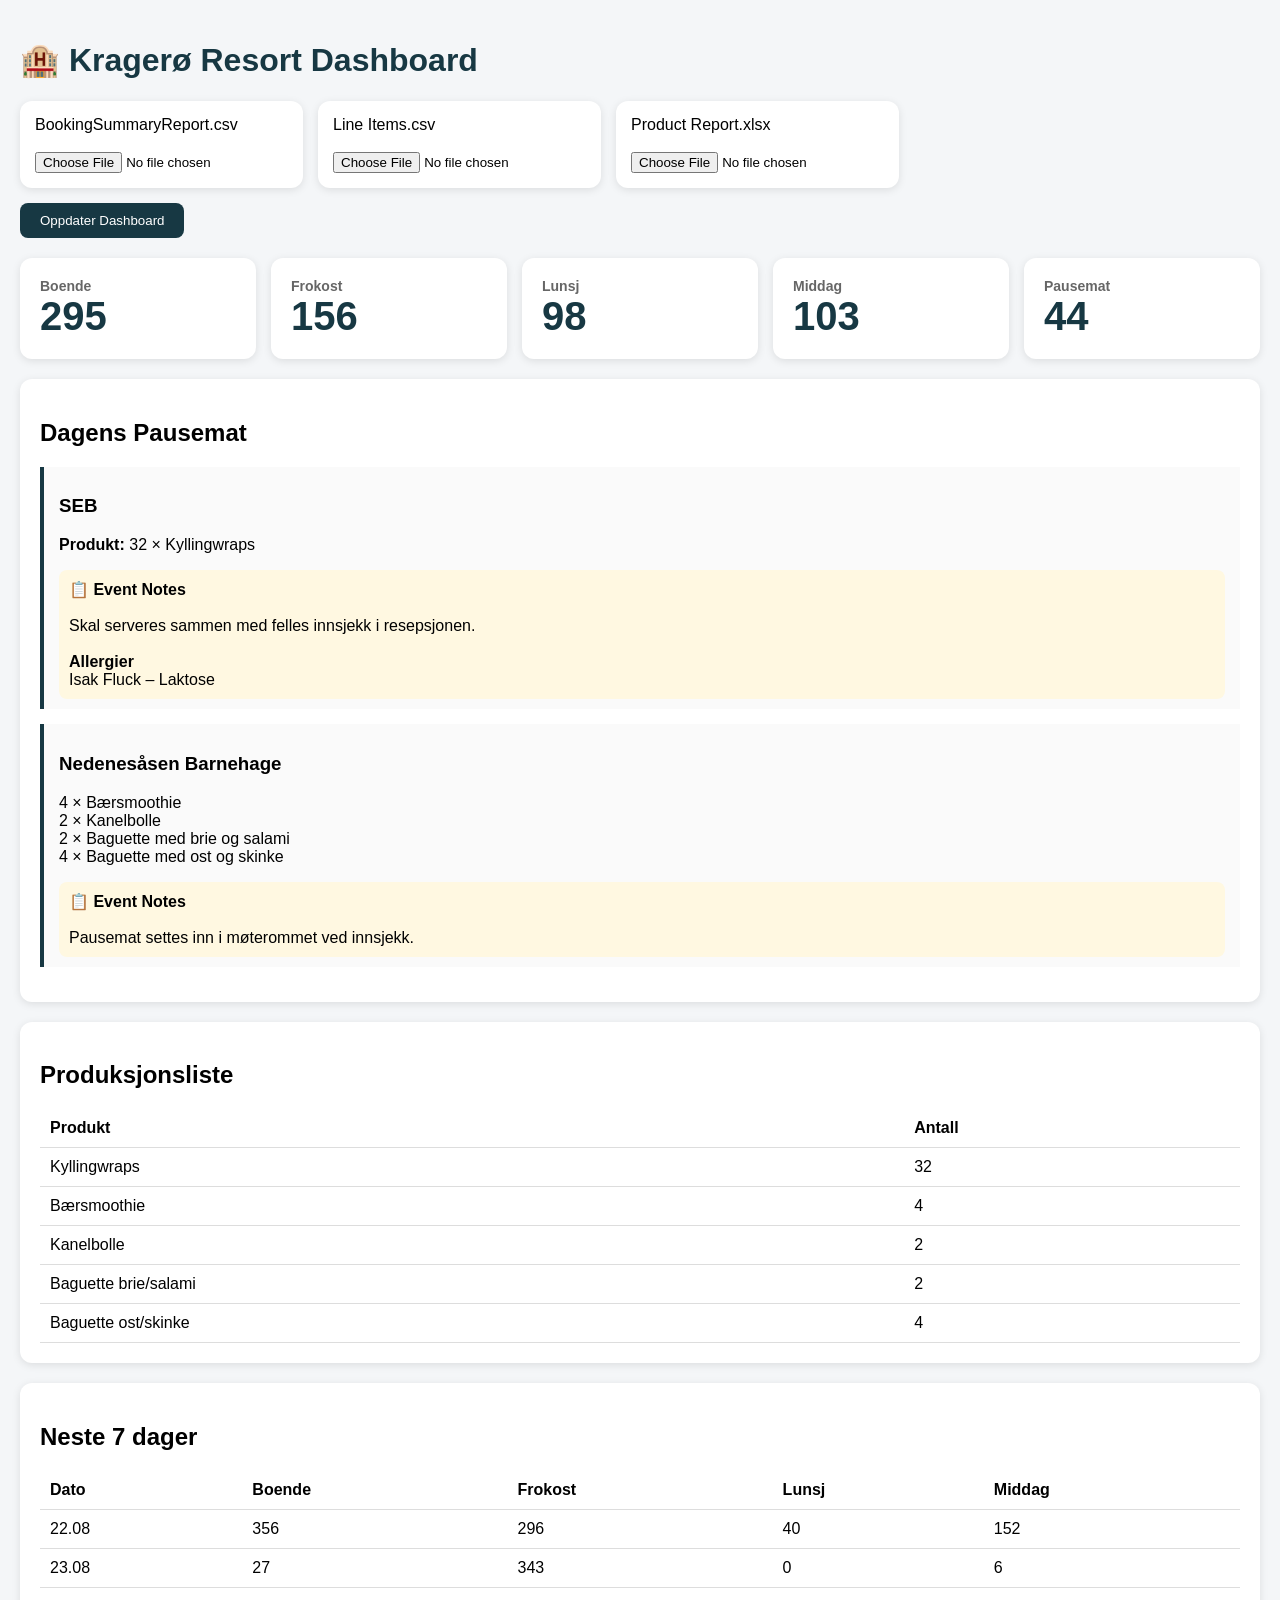
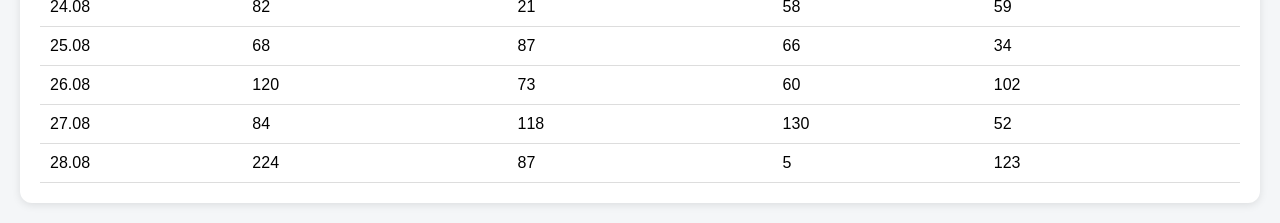
==== index.html @ 68ed20f7 "Clean up file inputs and button in index.html Removed redundant file input fields and a button." ====
<!DOCTYPE html>
<html lang="no">
<head>
<meta charset="UTF-8">
<meta name="viewport" content="width=device-width, initial-scale=1.0">
<title>Kragerø Resort Dashboard</title>

<style>

body{
    font-family:Segoe UI,Arial,sans-serif;
    background:#f4f6f8;
    margin:0;
    padding:20px;
}

h1{
    color:#173843;
}

.cards{
    display:grid;
    grid-template-columns:repeat(auto-fit,minmax(180px,1fr));
    gap:15px;
    margin-top:20px;
}

.card{
    background:white;
    padding:20px;
    border-radius:12px;
    box-shadow:0 2px 8px rgba(0,0,0,.1);
}

.card h3{
    margin:0;
    color:#666;
    font-size:14px;
}

.value{
    font-size:40px;
    font-weight:bold;
    color:#173843;
}

.section{
    background:white;
    margin-top:20px;
    padding:20px;
    border-radius:12px;
    box-shadow:0 2px 8px rgba(0,0,0,.1);
}

.uploads{
    display:flex;
    gap:15px;
    flex-wrap:wrap;
}

.upload-box{
    background:white;
    padding:15px;
    border-radius:12px;
    box-shadow:0 2px 8px rgba(0,0,0,.1);
}

button{
    margin-top:15px;
    background:#173843;
    color:white;
    border:0;
    padding:10px 20px;
    border-radius:8px;
    cursor:pointer;
}

.event{
    border-left:4px solid #173843;
    padding:10px 15px;
    margin-bottom:15px;
    background:#fafafa;
}

.notes{
    background:#fff8e1;
    padding:10px;
    margin-top:10px;
    border-radius:8px;
}

table{
    width:100%;
    border-collapse:collapse;
}

th,td{
    padding:10px;
    border-bottom:1px solid #ddd;
    text-align:left;
}

</style>
</head>

<body>

<h1>🏨 Kragerø Resort Dashboard</h1>

<div class="uploads">

<div class="upload-box">
<label>BookingSummaryReport.csv</label><br><br>
<input type="file">
</div>

<div class="upload-box">
<label>Line Items.csv</label><br><br>
<input type="file">
</div>

<div class="upload-box">
<label>Product Report.xlsx</label><br><br>
<input type="file">
</div>

</div>

</button>
<button>Oppdater Dashboard</button>

<div class="cards">

<div class="card">
<h3>Boende</h3>
<div class="value">295</div>
</div>

<div class="card">
<h3>Frokost</h3>
<div class="value">156</div>
</div>

<div class="card">
<h3>Lunsj</h3>
<div class="value">98</div>
</div>

<div class="card">
<h3>Middag</h3>
<div class="value">103</div>
</div>

<div class="card">
<h3>Pausemat</h3>
<div class="value">44</div>
</div>

</div>

<div class="section">

<h2>Dagens Pausemat</h2>

<div class="event">

<h3>SEB</h3>

<p><b>Produkt:</b> 32 × Kyllingwraps</p>

<div class="notes">
<b>📋 Event Notes</b><br><br>

Skal serveres sammen med felles innsjekk i resepsjonen.<br><br>

<b>Allergier</b><br>
Isak Fluck – Laktose
</div>

</div>

<div class="event">

<h3>Nedenesåsen Barnehage</h3>

<p>
4 × Bærsmoothie<br>
2 × Kanelbolle<br>
2 × Baguette med brie og salami<br>
4 × Baguette med ost og skinke
</p>

<div class="notes">
<b>📋 Event Notes</b><br><br>

Pausemat settes inn i møterommet ved innsjekk.
</div>

</div>

</div>

<div class="section">

<h2>Produksjonsliste</h2>

<table>

<tr>
<th>Produkt</th>
<th>Antall</th>
</tr>

<tr>
<td>Kyllingwraps</td>
<td>32</td>
</tr>

<tr>
<td>Bærsmoothie</td>
<td>4</td>
</tr>

<tr>
<td>Kanelbolle</td>
<td>2</td>
</tr>

<tr>
<td>Baguette brie/salami</td>
<td>2</td>
</tr>

<tr>
<td>Baguette ost/skinke</td>
<td>4</td>
</tr>

</table>

</div>

<div class="section">

<h2>Neste 7 dager</h2>

<table>

<tr>
<th>Dato</th>
<th>Boende</th>
<th>Frokost</th>
<th>Lunsj</th>
<th>Middag</th>
</tr>

<tr>
<td>22.08</td>
<td>356</td>
<td>296</td>
<td>40</td>
<td>152</td>
</tr>

<tr>
<td>23.08</td>
<td>27</td>
<td>343</td>
<td>0</td>
<td>6</td>
</tr>

<tr>
<td>24.08</td>
<td>82</td>
<td>21</td>
<td>58</td>
<td>59</td>
</tr>

<tr>
<td>25.08</td>
<td>68</td>
<td>87</td>
<td>66</td>
<td>34</td>
</tr>

<tr>
<td>26.08</td>
<td>120</td>
<td>73</td>
<td>60</td>
<td>102</td>
</tr>

<tr>
<td>27.08</td>
<td>84</td>
<td>118</td>
<td>130</td>
<td>52</td>
</tr>

<tr>
<td>28.08</td>
<td>224</td>
<td>87</td>
<td>5</td>
<td>123</td>
</tr>

</table>

</div>

</body>
</html>
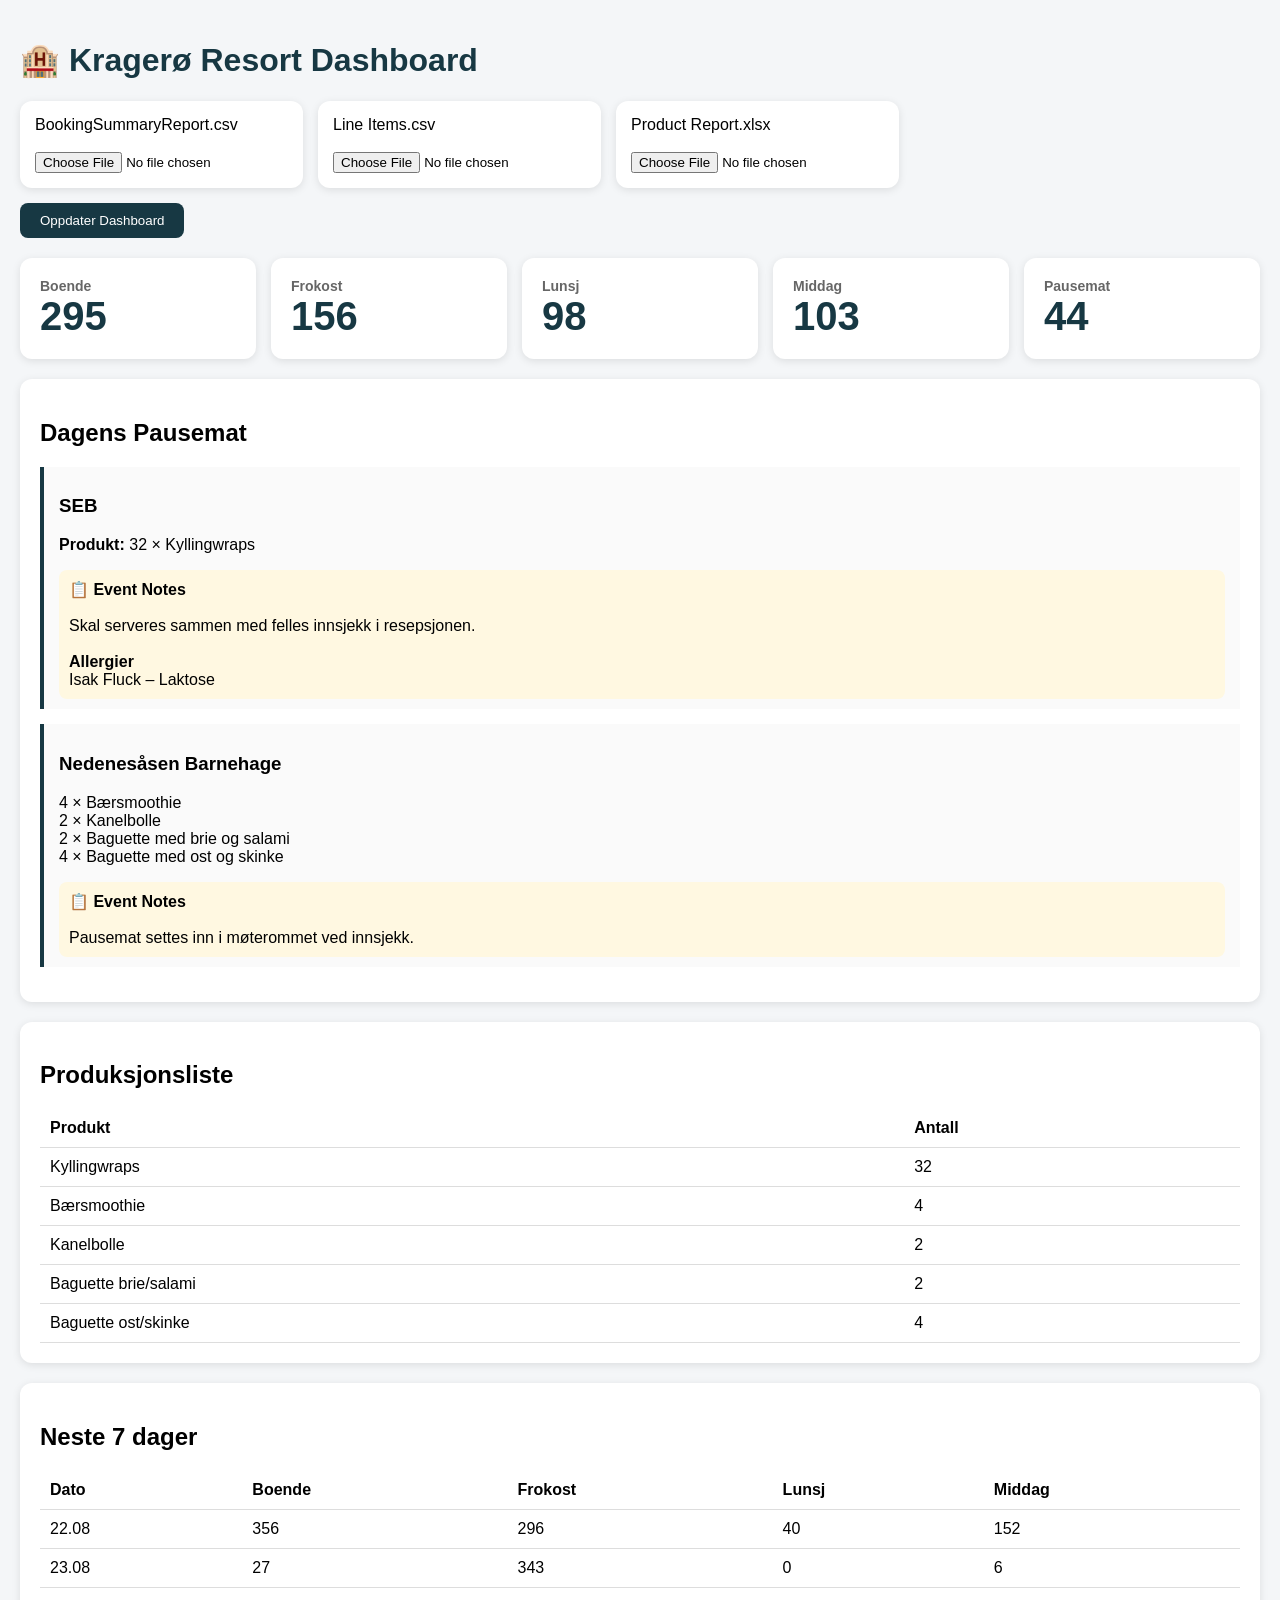
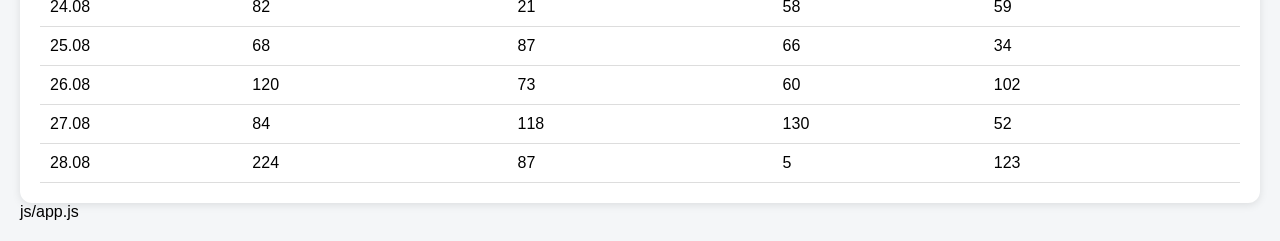
==== commit 6ce8eb50: "Fix HTML structure by adding missing script tag" ====
--- a/index.html
+++ b/index.html
@@ -313,6 +313,7 @@
 </table>
 
 </div>
-
-</body>
+    
+    
+js/app.js</body>
 </html>
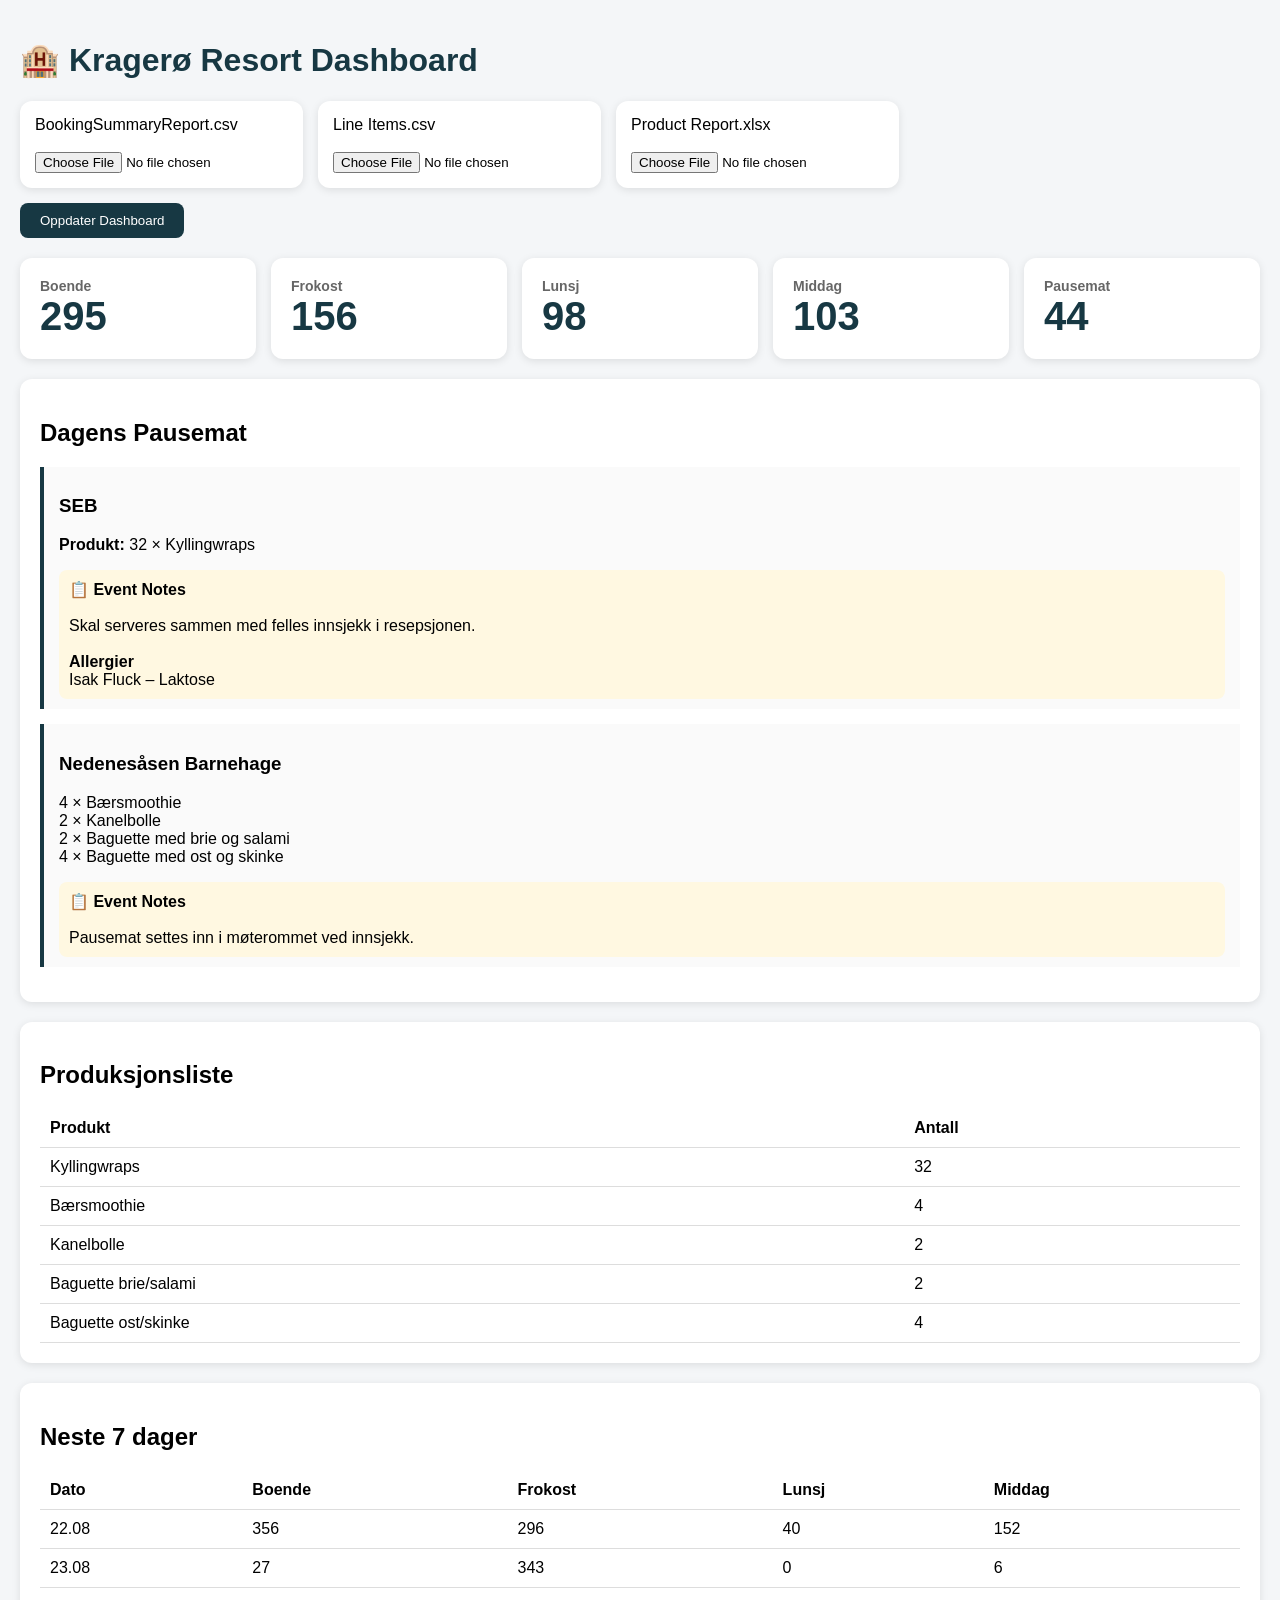
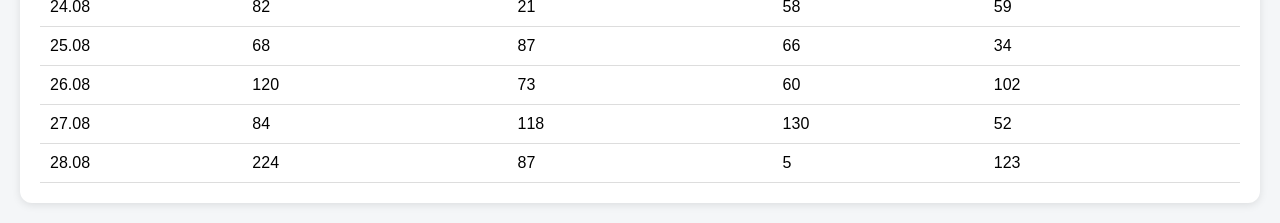
==== commit 32fccb7c: "Fix script tag for app.js in index.html" ====
--- a/index.html
+++ b/index.html
@@ -313,7 +313,8 @@
 </table>
 
 </div>
+
+<script> js/app.js </script>
     
-    
-js/app.js</body>
+</body>
 </html>
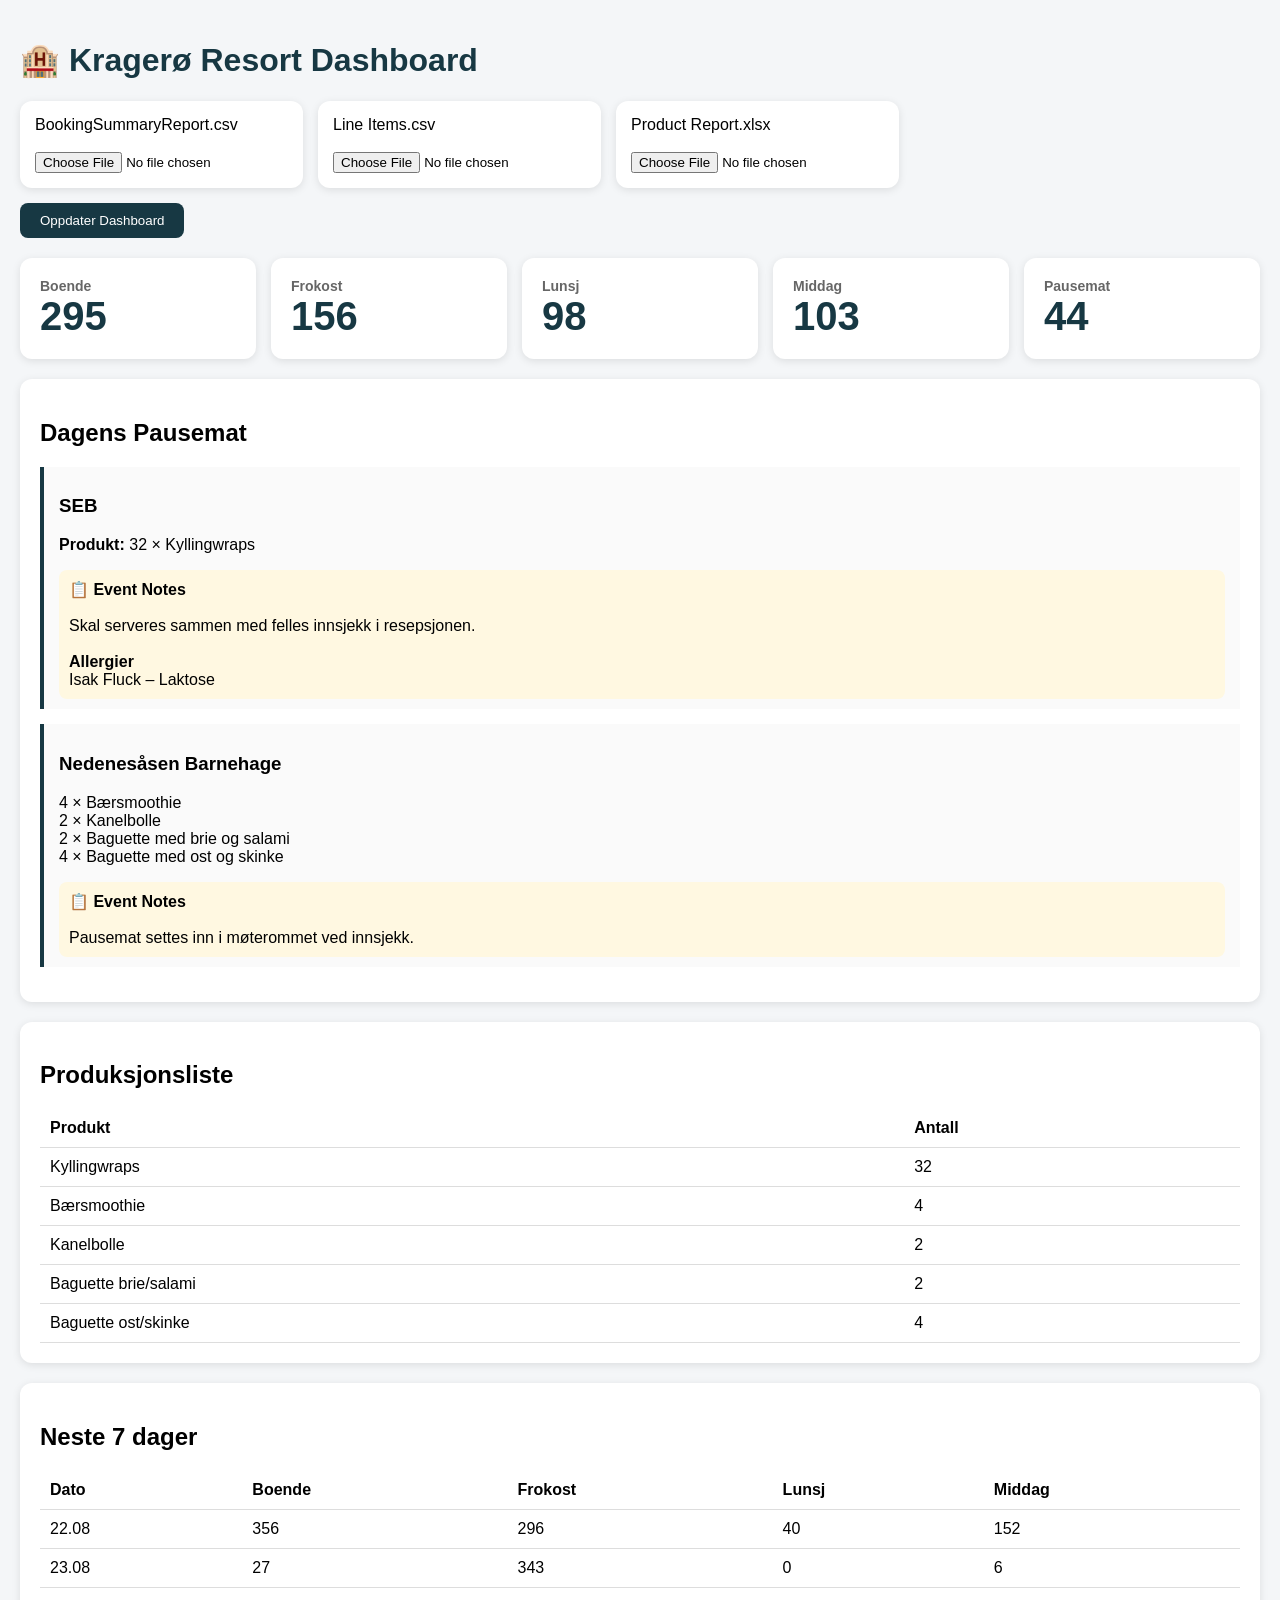
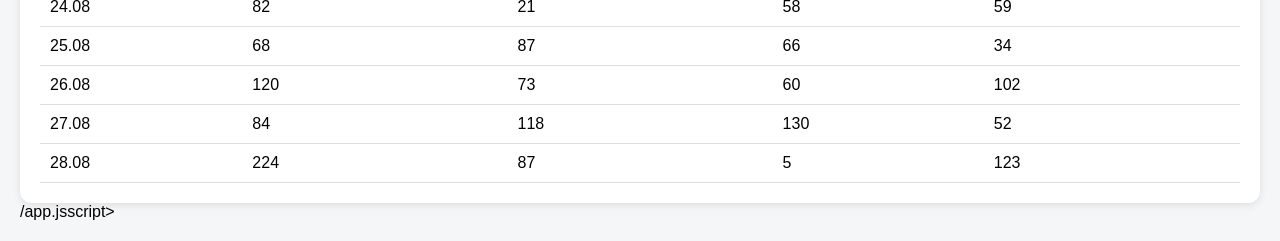
==== commit 2de19dcb: "Update index.html" ====
--- a/index.html
+++ b/index.html
@@ -314,7 +314,7 @@
 
 </div>
 
-<script> js/app.js </script>
+/app.jsscript>
     
 </body>
 </html>
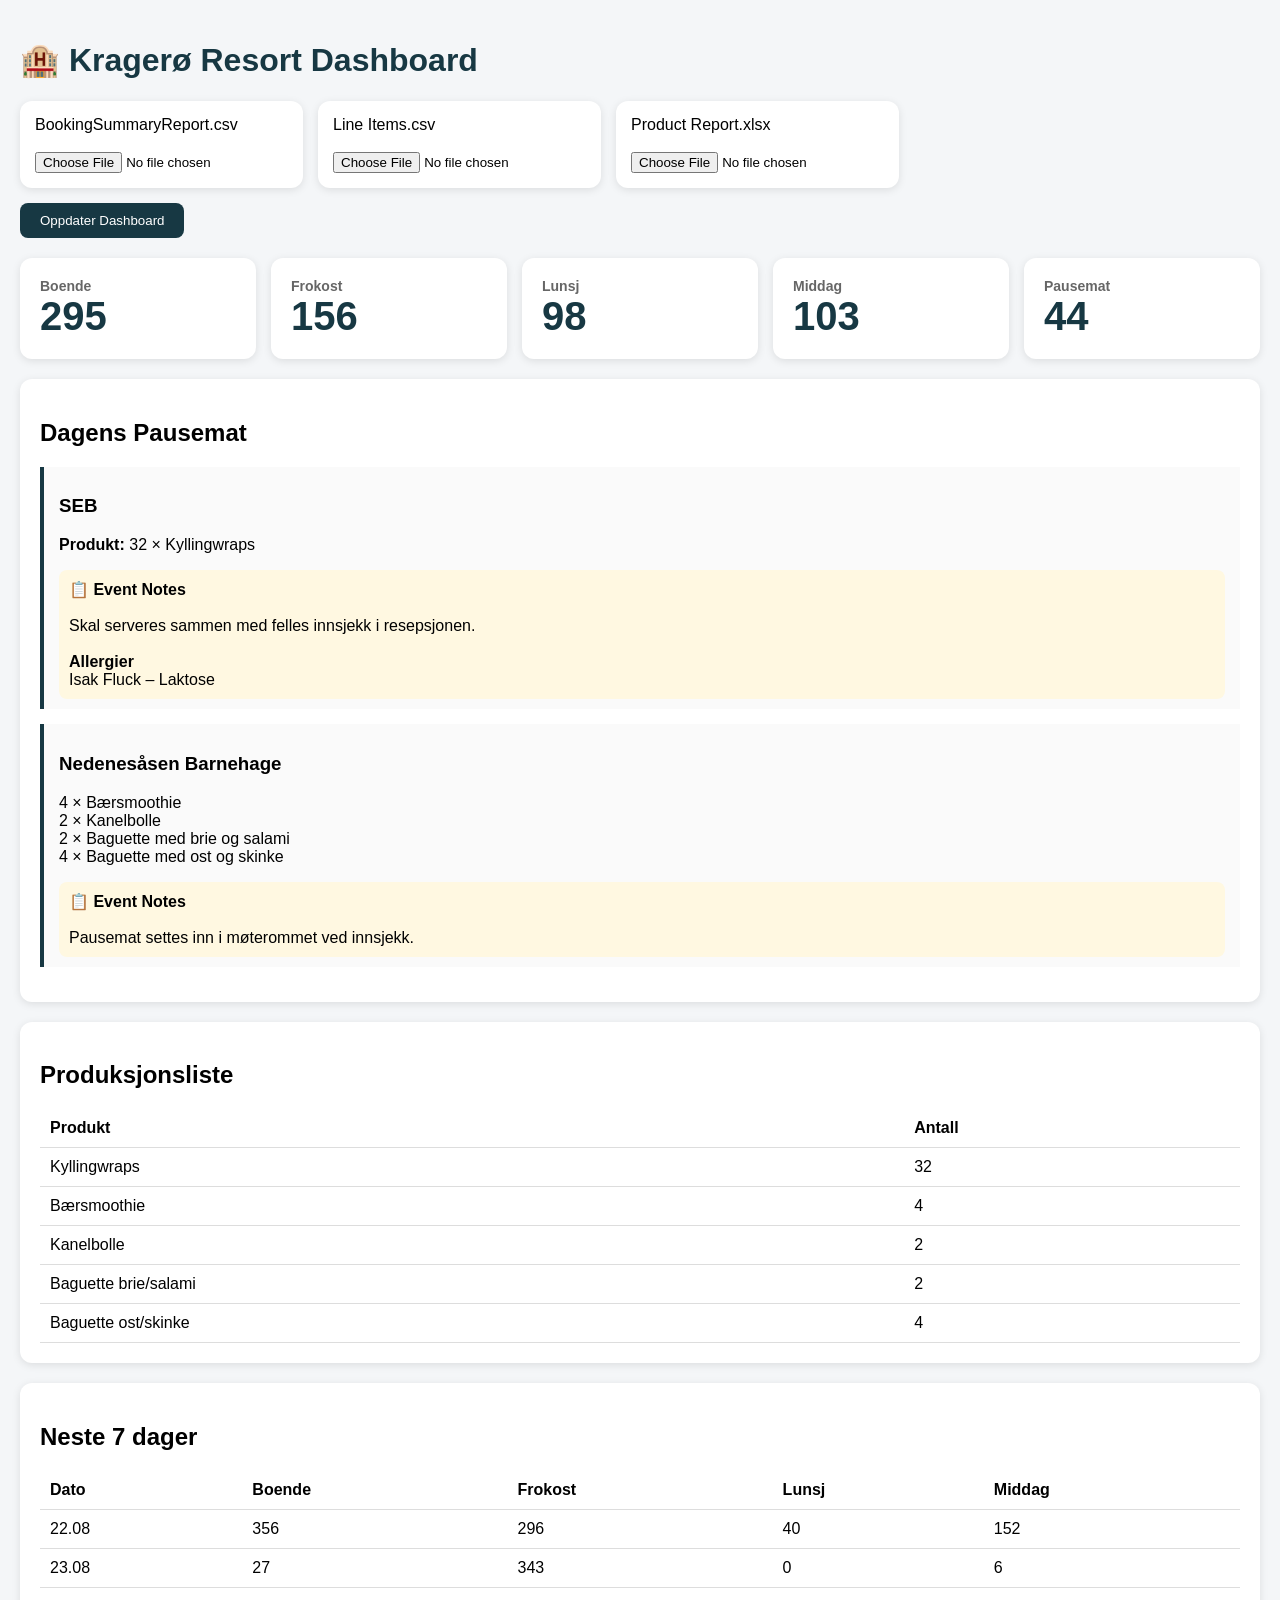
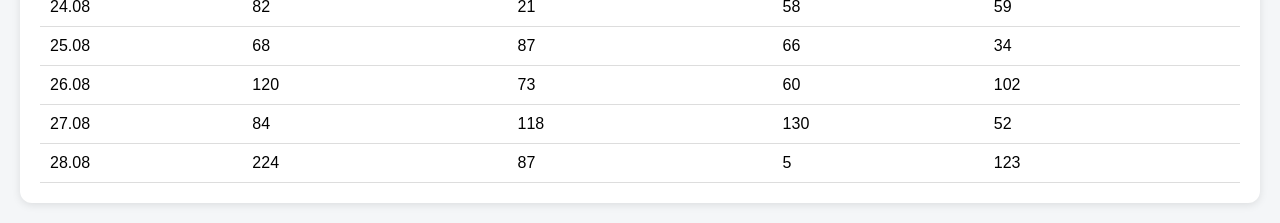
==== commit 77b16951: "Fix script tag in index.html" ====
--- a/index.html
+++ b/index.html
@@ -314,7 +314,7 @@
 
 </div>
 
-/app.jsscript>
+<script src="js/app.js"><script>
     
 </body>
 </html>
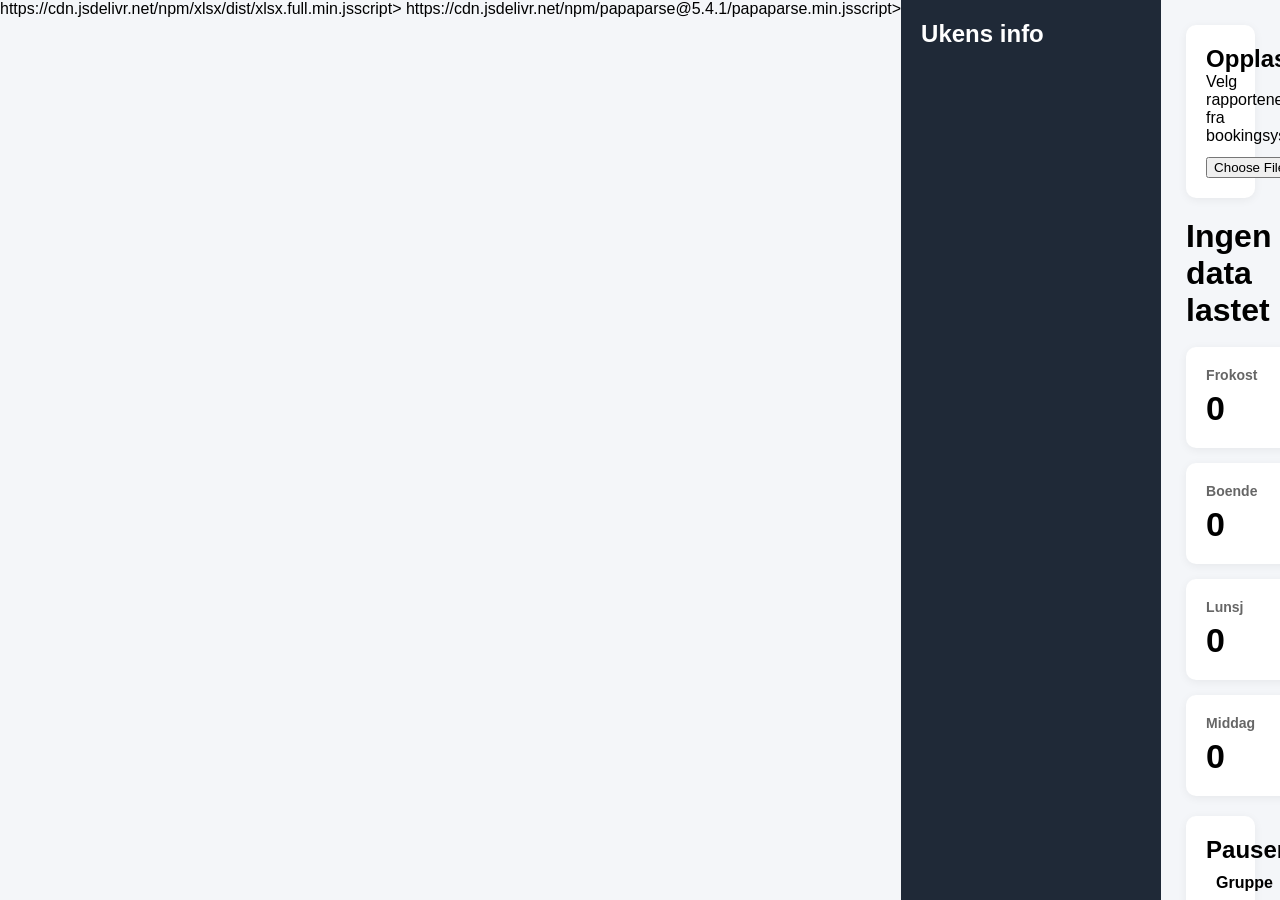
==== commit c539343c: "Refactor HTML and CSS for dashboard layout Updated HTML structure and styles for the Kragerø Resort " ====
--- a/index.html
+++ b/index.html
@@ -1,240 +1,217 @@
 <!DOCTYPE html>
 <html lang="no">
 <head>
-<meta charset="UTF-8">
-<meta name="viewport" content="width=device-width, initial-scale=1.0">
-<title>Kragerø Resort Dashboard</title>
+<meta charset="utf-8">
+<meta name="viewport" content="width=device-width, initial-scale=1">
+
+<title>Kragerø Resort Driftstavle</title>
+
+https://cdn.jsdelivr.net/npm/xlsx/dist/xlsx.full.min.jsscript>
+https://cdn.jsdelivr.net/npm/papaparse@5.4.1/papaparse.min.jsscript>
 
 <style>
 
+*{
+margin:0;
+padding:0;
+box-sizing:border-box;
+font-family:Segoe UI, sans-serif;
+}
+
 body{
-    font-family:Segoe UI,Arial,sans-serif;
-    background:#f4f6f8;
-    margin:0;
-    padding:20px;
-}
-
-h1{
-    color:#173843;
+display:flex;
+height:100vh;
+background:#f4f6f9;
+}
+
+.sidebar{
+width:260px;
+background:#1f2937;
+color:white;
+padding:20px;
+overflow-y:auto;
+}
+
+.sidebar h2{
+margin-bottom:20px;
+}
+
+.day-btn{
+width:100%;
+padding:10px;
+margin-bottom:8px;
+background:#374151;
+border:none;
+color:white;
+cursor:pointer;
+border-radius:6px;
+text-align:left;
+}
+
+.day-btn:hover{
+background:#2563eb;
+}
+
+.main{
+flex:1;
+padding:25px;
+overflow-y:auto;
 }
 
 .cards{
-    display:grid;
-    grid-template-columns:repeat(auto-fit,minmax(180px,1fr));
-    gap:15px;
-    margin-top:20px;
+display:grid;
+grid-template-columns:repeat(auto-fit,minmax(180px,1fr));
+gap:15px;
+margin-bottom:20px;
 }
 
 .card{
-    background:white;
-    padding:20px;
-    border-radius:12px;
-    box-shadow:0 2px 8px rgba(0,0,0,.1);
+background:white;
+padding:20px;
+border-radius:10px;
+box-shadow:0 2px 10px rgba(0,0,0,0.06);
 }
 
 .card h3{
-    margin:0;
-    color:#666;
-    font-size:14px;
+font-size:14px;
+color:#666;
+margin-bottom:6px;
 }
 
 .value{
-    font-size:40px;
-    font-weight:bold;
-    color:#173843;
+font-size:34px;
+font-weight:bold;
 }
 
 .section{
-    background:white;
-    margin-top:20px;
-    padding:20px;
-    border-radius:12px;
-    box-shadow:0 2px 8px rgba(0,0,0,.1);
-}
-
-.uploads{
-    display:flex;
-    gap:15px;
-    flex-wrap:wrap;
-}
-
-.upload-box{
-    background:white;
-    padding:15px;
-    border-radius:12px;
-    box-shadow:0 2px 8px rgba(0,0,0,.1);
-}
-
-button{
-    margin-top:15px;
-    background:#173843;
-    color:white;
-    border:0;
-    padding:10px 20px;
-    border-radius:8px;
-    cursor:pointer;
-}
-
-.event{
-    border-left:4px solid #173843;
-    padding:10px 15px;
-    margin-bottom:15px;
-    background:#fafafa;
-}
-
-.notes{
-    background:#fff8e1;
-    padding:10px;
-    margin-top:10px;
-    border-radius:8px;
+background:white;
+margin-bottom:20px;
+padding:20px;
+border-radius:10px;
+box-shadow:0 2px 10px rgba(0,0,0,.06);
 }
 
 table{
-    width:100%;
-    border-collapse:collapse;
+width:100%;
+border-collapse:collapse;
 }
 
 th,td{
-    padding:10px;
-    border-bottom:1px solid #ddd;
-    text-align:left;
-}
-
+padding:10px;
+border-bottom:1px solid #ddd;
+text-align:left;
+}
+
+.note{
+padding:12px;
+margin-bottom:10px;
+background:#fff7ed;
+border-left:4px solid orange;
+}
+
+.allergy{
+padding:12px;
+margin-bottom:10px;
+background:#fef2f2;
+border-left:4px solid red;
+}
+
+.upload{
+background:white;
+padding:20px;
+margin-bottom:20px;
+border-radius:10px;
+box-shadow:0 2px 10px rgba(0,0,0,.06);
+}
+
+.upload input{
+margin-top:12px;
+}
+
+@media(max-width:900px){
+
+body{
+flex-direction:column;
+}
+
+.sidebar{
+width:100%;
+height:auto;
+}
+
+}
 </style>
 </head>
 
 <body>
 
-<h1>🏨 Kragerø Resort Dashboard</h1>
-
-<div class="uploads">
-
-<div class="upload-box">
-<label>BookingSummaryReport.csv</label><br><br>
-<input type="file">
-</div>
-
-<div class="upload-box">
-<label>Line Items.csv</label><br><br>
-<input type="file">
-</div>
-
-<div class="upload-box">
-<label>Product Report.xlsx</label><br><br>
-<input type="file">
-</div>
-
-</div>
-
-</button>
-<button>Oppdater Dashboard</button>
+<div class="sidebar">
+
+<h2>Ukens info</h2>
+
+<div id="menu"></div>
+
+</div>
+
+<div class="main">
+
+<div class="upload">
+
+<h2>Opplastninger</h2>
+
+<p>Velg rapportene fra bookingsystemet</p>
+
+<input
+type="file"
+id="files"
+multiple
+accept=".csv,.xlsx,.xls">
+
+</div>
+
+<h1 id="title">Ingen data lastet</h1>
+
+<br>
 
 <div class="cards">
 
 <div class="card">
+<h3>Frokost</h3>
+<div class="value" id="frokost">0</div>
+</div>
+
+<div class="card">
 <h3>Boende</h3>
-<div class="value">295</div>
-</div>
-
-<div class="card">
-<h3>Frokost</h3>
-<div class="value">156</div>
+<div class="value" id="gjester">0</div>
 </div>
 
 <div class="card">
 <h3>Lunsj</h3>
-<div class="value">98</div>
+<div class="value" id="lunsj">0</div>
 </div>
 
 <div class="card">
 <h3>Middag</h3>
-<div class="value">103</div>
-</div>
-
-<div class="card">
-<h3>Pausemat</h3>
-<div class="value">44</div>
+<div class="value" id="middag">0</div>
 </div>
 
 </div>
 
 <div class="section">
 
-<h2>Dagens Pausemat</h2>
-
-<div class="event">
-
-<h3>SEB</h3>
-
-<p><b>Produkt:</b> 32 × Kyllingwraps</p>
-
-<div class="notes">
-<b>📋 Event Notes</b><br><br>
-
-Skal serveres sammen med felles innsjekk i resepsjonen.<br><br>
-
-<b>Allergier</b><br>
-Isak Fluck – Laktose
-</div>
-
-</div>
-
-<div class="event">
-
-<h3>Nedenesåsen Barnehage</h3>
-
-<p>
-4 × Bærsmoothie<br>
-2 × Kanelbolle<br>
-2 × Baguette med brie og salami<br>
-4 × Baguette med ost og skinke
-</p>
-
-<div class="notes">
-<b>📋 Event Notes</b><br><br>
-
-Pausemat settes inn i møterommet ved innsjekk.
-</div>
-
-</div>
-
-</div>
-
-<div class="section">
-
-<h2>Produksjonsliste</h2>
+<h2>Pausemat</h2>
 
 <table>
 
+<thead>
 <tr>
+<th>Gruppe</th>
 <th>Produkt</th>
 <th>Antall</th>
 </tr>
-
-<tr>
-<td>Kyllingwraps</td>
-<td>32</td>
-</tr>
-
-<tr>
-<td>Bærsmoothie</td>
-<td>4</td>
-</tr>
-
-<tr>
-<td>Kanelbolle</td>
-<td>2</td>
-</tr>
-
-<tr>
-<td>Baguette brie/salami</td>
-<td>2</td>
-</tr>
-
-<tr>
-<td>Baguette ost/skinke</td>
-<td>4</td>
-</tr>
+</thead>
+
+<tbody id="pausemat"></tbody>
 
 </table>
 
@@ -242,79 +219,34 @@
 
 <div class="section">
 
-<h2>Neste 7 dager</h2>
-
-<table>
-
-<tr>
-<th>Dato</th>
-<th>Boende</th>
-<th>Frokost</th>
-<th>Lunsj</th>
-<th>Middag</th>
-</tr>
-
-<tr>
-<td>22.08</td>
-<td>356</td>
-<td>296</td>
-<td>40</td>
-<td>152</td>
-</tr>
-
-<tr>
-<td>23.08</td>
-<td>27</td>
-<td>343</td>
-<td>0</td>
-<td>6</td>
-</tr>
-
-<tr>
-<td>24.08</td>
-<td>82</td>
-<td>21</td>
-<td>58</td>
-<td>59</td>
-</tr>
-
-<tr>
-<td>25.08</td>
-<td>68</td>
-<td>87</td>
-<td>66</td>
-<td>34</td>
-</tr>
-
-<tr>
-<td>26.08</td>
-<td>120</td>
-<td>73</td>
-<td>60</td>
-<td>102</td>
-</tr>
-
-<tr>
-<td>27.08</td>
-<td>84</td>
-<td>118</td>
-<td>130</td>
-<td>52</td>
-</tr>
-
-<tr>
-<td>28.08</td>
-<td>224</td>
-<td>87</td>
-<td>5</td>
-<td>123</td>
-</tr>
-
-</table>
-
-</div>
-
-<script src="js/app.js"><script>
-    
-</body>
-</html>
+<h2>Allergier</h2>
+
+<div id="allergier">
+Ingen data
+</div>
+
+</div>
+
+<div class="section">
+
+<h2>Event Notes</h2>
+
+<div id="notes">
+Ingen data
+</div>
+
+</div>
+
+</div>
+
+<script>
+
+const dashboard={};
+
+document
+.getElementById("files")
+.addEventListener("change",loadFiles);
+
+async function loadFiles(e){
+
+const files=[...e.target.files
